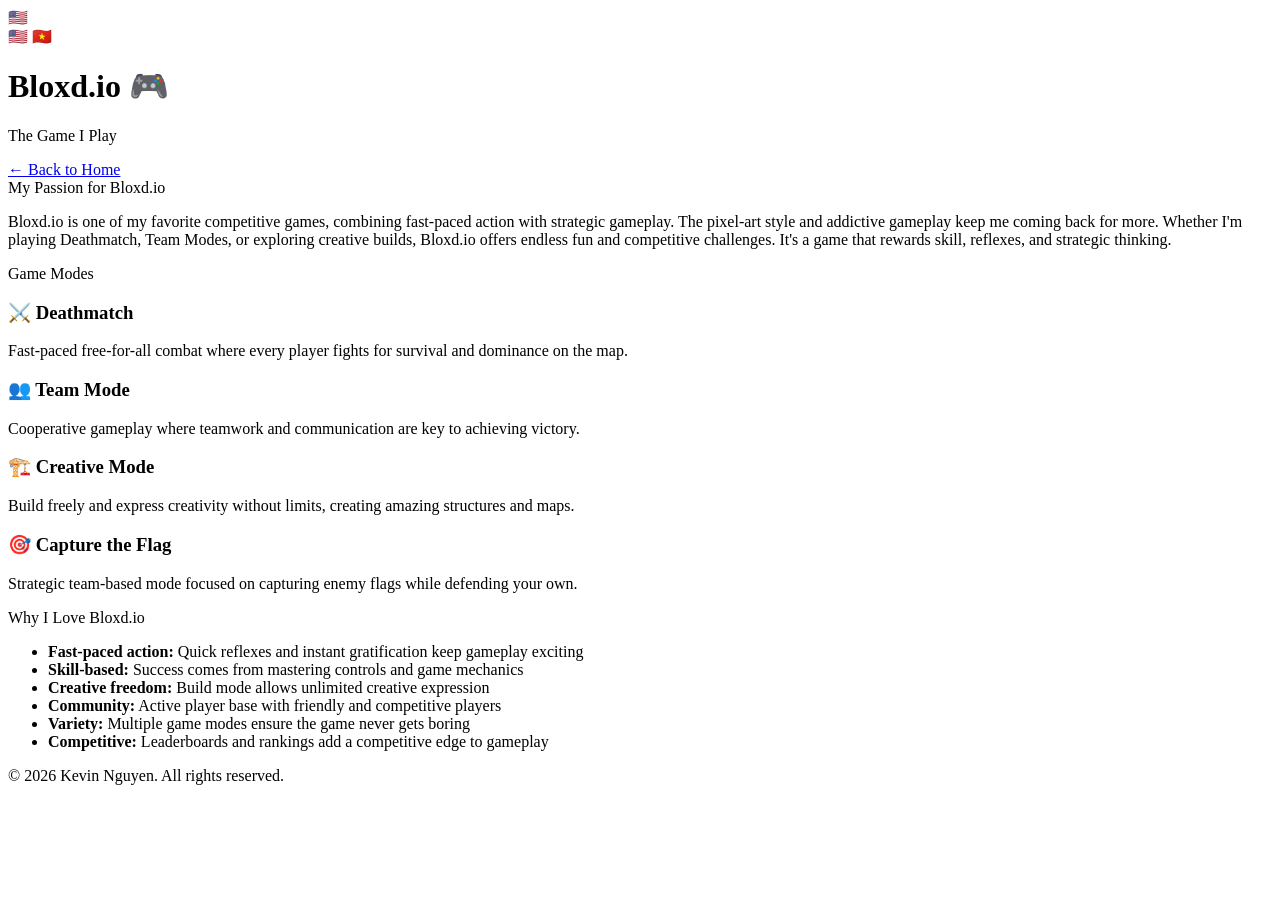
==== bloxd.html @ 80ca8785 "Space Effect" ====
<!DOCTYPE html>
<html lang="en">
<head>
    <meta charset="UTF-8">
    <meta name="viewport" content="width=device-width, initial-scale=1.0">
    <title>Bloxd.io - Kevin Nguyen</title>
    <link rel="icon" href="data:image/svg+xml,<svg xmlns='http://www.w3.org/2000/svg' viewBox='0 0 100 100'><text y='75' font-size='75'>⭐</text></svg>">
    <link rel="stylesheet" href="bloxd.css">
</head>
<body>
    <div class="language-switcher">
        <div class="lever" id="languageLever">
            <div class="lever-toggle">🇺🇸</div>
            <span class="lever-label en">🇺🇸</span>
            <span class="lever-label vi">🇻🇳</span>
        </div>
    </div>
    <div class="container">
        <div class="header">
            <h1>Bloxd.io 🎮</h1>
            <p>The Game I Play</p>
        </div>

        <div class="content">
            <a href="index.html" class="back-link">← Back to Home</a>

            <div class="section">
                <div class="section-title">My Passion for Bloxd.io</div>
                <div class="bloxd-content">
                    <p>Bloxd.io is one of my favorite competitive games, combining fast-paced action with strategic gameplay. The pixel-art style and addictive gameplay keep me coming back for more. Whether I'm playing Deathmatch, Team Modes, or exploring creative builds, Bloxd.io offers endless fun and competitive challenges. It's a game that rewards skill, reflexes, and strategic thinking.</p>
                </div>
            </div>

            <div class="section modes-section">
                <div class="section-title">Game Modes</div>
                <div class="modes-grid">
                    <div class="mode-card">
                        <h3>⚔️ Deathmatch</h3>
                        <p>Fast-paced free-for-all combat where every player fights for survival and dominance on the map.</p>
                    </div>
                    <div class="mode-card">
                        <h3>👥 Team Mode</h3>
                        <p>Cooperative gameplay where teamwork and communication are key to achieving victory.</p>
                    </div>
                    <div class="mode-card">
                        <h3>🏗️ Creative Mode</h3>
                        <p>Build freely and express creativity without limits, creating amazing structures and maps.</p>
                    </div>
                    <div class="mode-card">
                        <h3>🎯 Capture the Flag</h3>
                        <p>Strategic team-based mode focused on capturing enemy flags while defending your own.</p>
                    </div>
                </div>
            </div>

            <div class="section skills-section">
                <div class="section-title">Why I Love Bloxd.io</div>
                <div class="skills-list">
                    <ul>
                        <li><strong>Fast-paced action:</strong> Quick reflexes and instant gratification keep gameplay exciting</li>
                        <li><strong>Skill-based:</strong> Success comes from mastering controls and game mechanics</li>
                        <li><strong>Creative freedom:</strong> Build mode allows unlimited creative expression</li>
                        <li><strong>Community:</strong> Active player base with friendly and competitive players</li>
                        <li><strong>Variety:</strong> Multiple game modes ensure the game never gets boring</li>
                        <li><strong>Competitive:</strong> Leaderboards and rankings add a competitive edge to gameplay</li>
                    </ul>
                </div>
            </div>
        </div>

        <div class="footer">
            <p>&copy; 2026 Kevin Nguyen. All rights reserved.</p>
        </div>
    </div>
</body>
<script>
    const translations = {
        en: {
            title: "Bloxd.io 🎮",
            subtitle: "The Game I Play",
            backLink: "← Back to Home",
            passionTitle: "My Passion for Bloxd.io",
            passionText: "Bloxd.io is one of my favorite competitive games, combining fast-paced action with strategic gameplay. The pixel-art style and addictive gameplay keep me coming back for more. Whether I'm playing Deathmatch, Team Modes, or exploring creative builds, Bloxd.io offers endless fun and competitive challenges. It's a game that rewards skill, reflexes, and strategic thinking.",
            modesTitle: "Game Modes",
            deathmatchTitle: "⚔️ Deathmatch",
            deathmatchText: "Fast-paced free-for-all combat where every player fights for survival and dominance on the map.",
            teamTitle: "👥 Team Mode",
            teamText: "Cooperative gameplay where teamwork and communication are key to achieving victory.",
            creativeTitle: "🏗️ Creative Mode",
            creativeText: "Build freely and express creativity without limits, creating amazing structures and maps.",
            captureTitle: "🎯 Capture the Flag",
            captureText: "Strategic team-based mode focused on capturing enemy flags while defending your own.",
            whyTitle: "Why I Love Bloxd.io",
            whyItems: [
                "<strong>Fast-paced action:</strong> Quick reflexes and instant gratification keep gameplay exciting",
                "<strong>Skill-based:</strong> Success comes from mastering controls and game mechanics",
                "<strong>Creative freedom:</strong> Build mode allows unlimited creative expression",
                "<strong>Community:</strong> Active player base with friendly and competitive players",
                "<strong>Variety:</strong> Multiple game modes ensure the game never gets boring",
                "<strong>Competitive:</strong> Leaderboards and rankings add a competitive edge to gameplay"
            ],
            copyright: "© 2026 Kevin Nguyen. All rights reserved."
        },
        vi: {
            title: "Bloxd.io 🎮",
            subtitle: "Trò Chơi Tôi Chơi",
            backLink: "← Quay lại Trang Chủ",
            passionTitle: "Niềm Đam Mê Của Tôi Về Bloxd.io",
            passionText: "Bloxd.io là một trong những trò chơi cạnh tranh yêu thích của tôi, kết hợp hành động nhanh chóng với gameplay chiến lược. Phong cách pixel-art và gameplay gây nghiện giữ cho tôi quay lại nhiều lần. Cho dù tôi đang chơi Deathmatch, Team Modes, hoặc khám phá các bản dựng sáng tạo, Bloxd.io mang lại vui vẻ vô tận và những thách thức cạnh tranh. Đó là một trò chơi thưởng cho kỹ năng, phản xạ và tư duy chiến lược.",
            modesTitle: "Chế Độ Chơi",
            deathmatchTitle: "⚔️ Deathmatch",
            deathmatchText: "Combat miễn phí giữa tất cả người chơi nơi mỗi cầu thủ chiến đấu để tồn tại và thống trị trên bản đồ.",
            teamTitle: "👥 Chế Độ Đội",
            teamText: "Gameplay hợp tác nơi teamwork và giao tiếp là chìa khóa để đạt được chiến thắng.",
            creativeTitle: "🏗️ Chế Độ Sáng Tạo",
            creativeText: "Xây dựng tự do và thể hiện sáng tạo không có giới hạn, tạo ra các cấu trúc và bản đồ tuyệt vời.",
            captureTitle: "🎯 Bắt Cờ",
            captureText: "Chế độ dựa trên đội chiến lược tập trung vào việc bắt cờ của địch trong khi bảo vệ cờ của riêng bạn.",
            whyTitle: "Tại Sao Tôi Yêu Bloxd.io",
            whyItems: [
                "<strong>Hành động nhanh chóng:</strong> Phản xạ nhanh và sự hài lòng tức thì giữ gameplay thú vị",
                "<strong>Dựa trên kỹ năng:</strong> Thành công đến từ việc thành thạo các điều khiển và cơ chế trò chơi",
                "<strong>Tự do sáng tạo:</strong> Chế độ xây dựng cho phép thể hiện sáng tạo không giới hạn",
                "<strong>Cộng đồng:</strong> Cơ sở người chơi hoạt động với những người chơi thân thiện và cạnh tranh",
                "<strong>Đa dạng:</strong> Nhiều chế độ chơi đảm bảo trò chơi không bao giờ nhàm chán",
                "<strong>Cạnh tranh:</strong> Bảng xếp hạng và xếp hạng thêm yếu tố cạnh tranh vào gameplay"
            ],
            copyright: "© 2026 Kevin Nguyễn. Bảo lưu mọi quyền."
        }
    };

    let currentLang = 'en';
    const lever = document.getElementById('languageLever');

    lever.addEventListener('click', function() {
        currentLang = currentLang === 'en' ? 'vi' : 'en';
        lever.classList.toggle('vietnamese');
        updateLanguage();
    });

    function updateLanguage() {
        const t = translations[currentLang];
        
        // Update header
        document.querySelector('.header h1').textContent = t.title;
        document.querySelector('.header p').textContent = t.subtitle;
        
        // Update back link
        document.querySelector('.back-link').textContent = t.backLink;
        
        // Update section titles
        const sectionTitles = document.querySelectorAll('.section-title');
        sectionTitles.forEach((title) => {
            const titleText = title.textContent.trim();
            if (titleText.includes('Passion') || titleText.includes('Niềm')) {
                title.textContent = t.passionTitle;
            } else if (titleText.includes('Modes') || titleText.includes('Chế Độ')) {
                title.textContent = t.modesTitle;
            } else if (titleText.includes('Why') || titleText.includes('Tại Sao')) {
                title.textContent = t.whyTitle;
            }
        });
        
        // Update passion text
        document.querySelector('.bloxd-content p').textContent = t.passionText;
        
        // Update mode cards
        const modeCards = document.querySelectorAll('.mode-card');
        modeCards[0].querySelector('h3').textContent = t.deathmatchTitle;
        modeCards[0].querySelector('p').textContent = t.deathmatchText;
        modeCards[1].querySelector('h3').textContent = t.teamTitle;
        modeCards[1].querySelector('p').textContent = t.teamText;
        modeCards[2].querySelector('h3').textContent = t.creativeTitle;
        modeCards[2].querySelector('p').textContent = t.creativeText;
        modeCards[3].querySelector('h3').textContent = t.captureTitle;
        modeCards[3].querySelector('p').textContent = t.captureText;
        
        // Update reasons list
        const reasonsItems = document.querySelectorAll('.skills-list li');
        reasonsItems.forEach((item, index) => {
            item.innerHTML = t.whyItems[index];
        });
        
        // Update copyright
        document.querySelector('.footer p').innerHTML = t.copyright;
    }
</script>
</html>
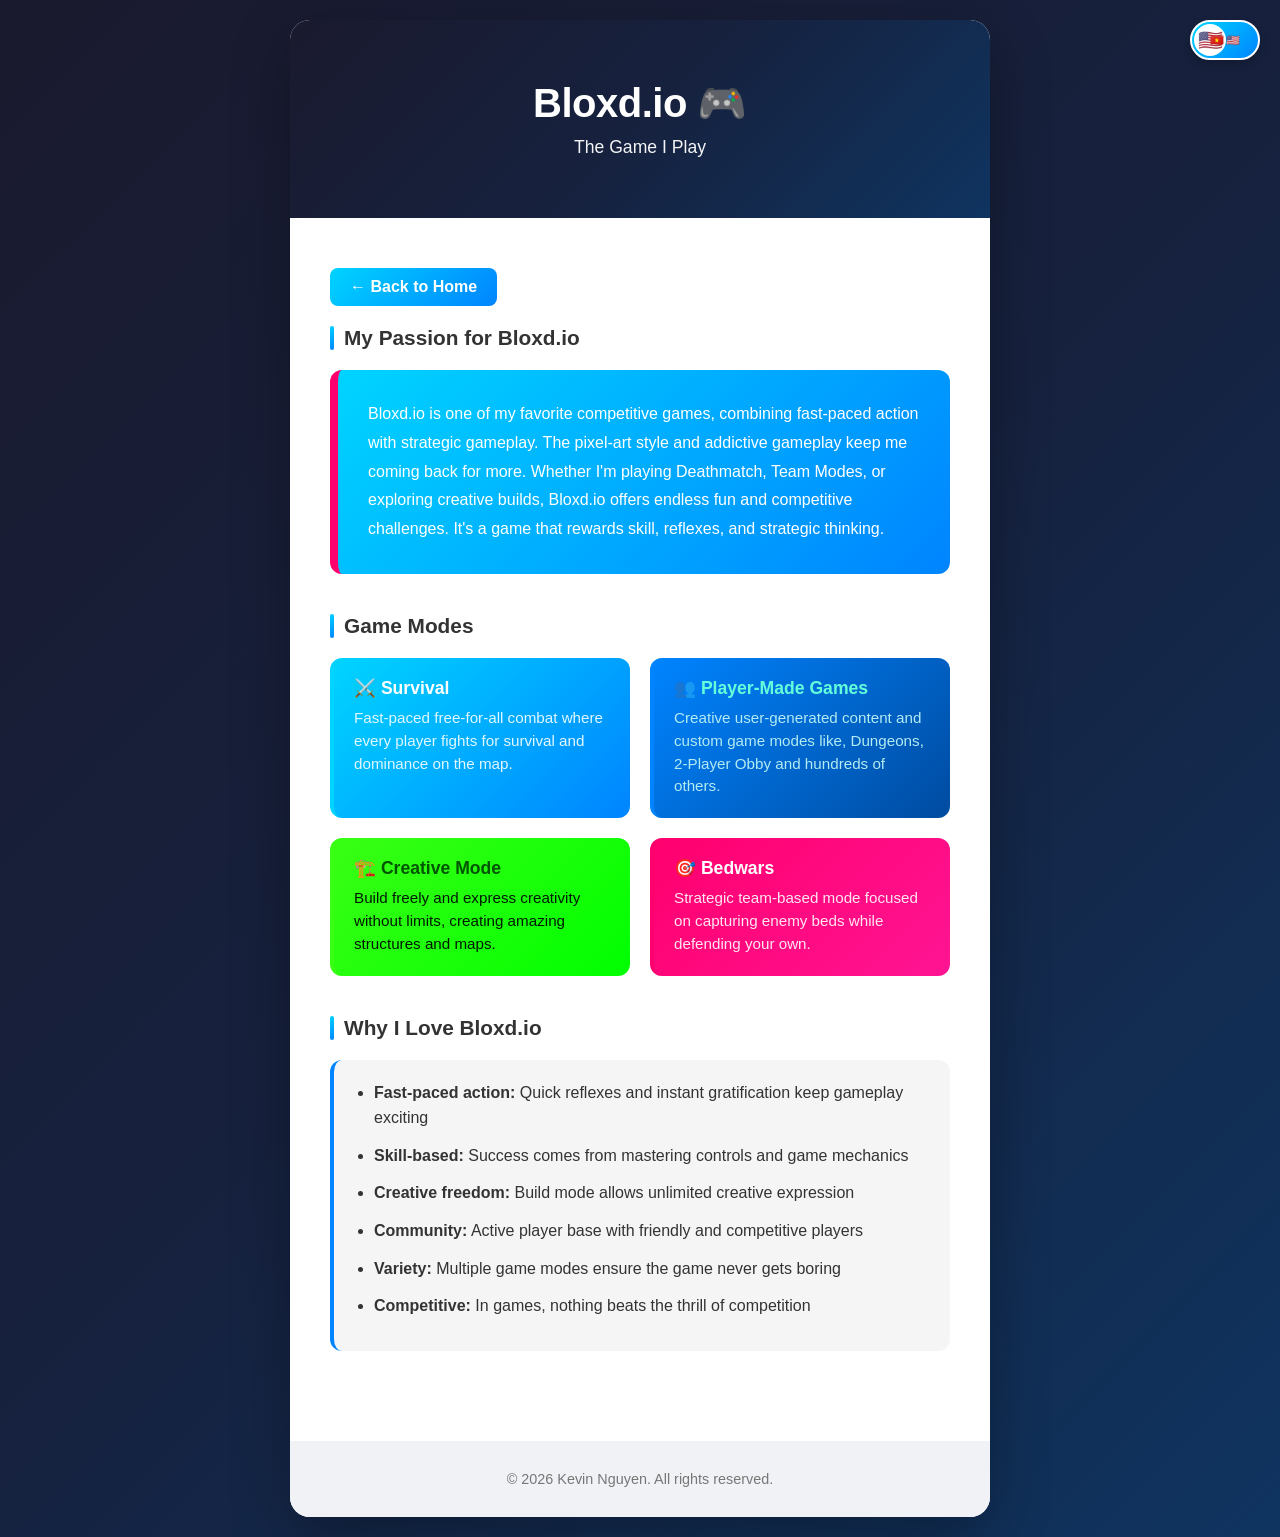
==== commit d9fa7781: "Added Bloxd.io Page" ====
--- a/bloxd.html
+++ b/bloxd.html
@@ -35,20 +35,20 @@
                 <div class="section-title">Game Modes</div>
                 <div class="modes-grid">
                     <div class="mode-card">
-                        <h3>⚔️ Deathmatch</h3>
+                        <h3>⚔️ Survival</h3>
                         <p>Fast-paced free-for-all combat where every player fights for survival and dominance on the map.</p>
                     </div>
                     <div class="mode-card">
-                        <h3>👥 Team Mode</h3>
-                        <p>Cooperative gameplay where teamwork and communication are key to achieving victory.</p>
+                        <h3>👥 Player-Made Games</h3>
+                        <p>Creative user-generated content and custom game modes like, Dungeons, 2-Player Obby and hundreds of others.</p>
                     </div>
                     <div class="mode-card">
                         <h3>🏗️ Creative Mode</h3>
                         <p>Build freely and express creativity without limits, creating amazing structures and maps.</p>
                     </div>
                     <div class="mode-card">
-                        <h3>🎯 Capture the Flag</h3>
-                        <p>Strategic team-based mode focused on capturing enemy flags while defending your own.</p>
+                        <h3>🎯 Bedwars</h3>
+                        <p>Strategic team-based mode focused on capturing enemy beds while defending your own.</p>
                     </div>
                 </div>
             </div>
@@ -62,7 +62,7 @@
                         <li><strong>Creative freedom:</strong> Build mode allows unlimited creative expression</li>
                         <li><strong>Community:</strong> Active player base with friendly and competitive players</li>
                         <li><strong>Variety:</strong> Multiple game modes ensure the game never gets boring</li>
-                        <li><strong>Competitive:</strong> Leaderboards and rankings add a competitive edge to gameplay</li>
+                        <li><strong>Competitive:</strong> In games, nothing beats the thrill of competition</li>
                     </ul>
                 </div>
             </div>
@@ -82,14 +82,14 @@
             passionTitle: "My Passion for Bloxd.io",
             passionText: "Bloxd.io is one of my favorite competitive games, combining fast-paced action with strategic gameplay. The pixel-art style and addictive gameplay keep me coming back for more. Whether I'm playing Deathmatch, Team Modes, or exploring creative builds, Bloxd.io offers endless fun and competitive challenges. It's a game that rewards skill, reflexes, and strategic thinking.",
             modesTitle: "Game Modes",
-            deathmatchTitle: "⚔️ Deathmatch",
+            deathmatchTitle: "⚔️ Survival",
             deathmatchText: "Fast-paced free-for-all combat where every player fights for survival and dominance on the map.",
-            teamTitle: "👥 Team Mode",
-            teamText: "Cooperative gameplay where teamwork and communication are key to achieving victory.",
+            teamTitle: "👥 Player-Made Games",
+            teamText: "Creative user-generated content and custom game modes like, Dungeons, 2-Player Obby and hundreds of others.",
             creativeTitle: "🏗️ Creative Mode",
             creativeText: "Build freely and express creativity without limits, creating amazing structures and maps.",
-            captureTitle: "🎯 Capture the Flag",
-            captureText: "Strategic team-based mode focused on capturing enemy flags while defending your own.",
+            captureTitle: "🎯 Bedwars",
+            captureText: "Strategic team-based mode focused on capturing enemy beds while defending your own.",
             whyTitle: "Why I Love Bloxd.io",
             whyItems: [
                 "<strong>Fast-paced action:</strong> Quick reflexes and instant gratification keep gameplay exciting",
@@ -97,7 +97,7 @@
                 "<strong>Creative freedom:</strong> Build mode allows unlimited creative expression",
                 "<strong>Community:</strong> Active player base with friendly and competitive players",
                 "<strong>Variety:</strong> Multiple game modes ensure the game never gets boring",
-                "<strong>Competitive:</strong> Leaderboards and rankings add a competitive edge to gameplay"
+                "<strong>Competitive:</strong> In games, nothing beats the thrill of competition"
             ],
             copyright: "© 2026 Kevin Nguyen. All rights reserved."
         },
@@ -108,14 +108,14 @@
             passionTitle: "Niềm Đam Mê Của Tôi Về Bloxd.io",
             passionText: "Bloxd.io là một trong những trò chơi cạnh tranh yêu thích của tôi, kết hợp hành động nhanh chóng với gameplay chiến lược. Phong cách pixel-art và gameplay gây nghiện giữ cho tôi quay lại nhiều lần. Cho dù tôi đang chơi Deathmatch, Team Modes, hoặc khám phá các bản dựng sáng tạo, Bloxd.io mang lại vui vẻ vô tận và những thách thức cạnh tranh. Đó là một trò chơi thưởng cho kỹ năng, phản xạ và tư duy chiến lược.",
             modesTitle: "Chế Độ Chơi",
-            deathmatchTitle: "⚔️ Deathmatch",
+            deathmatchTitle: "⚔️ Sống sót",
             deathmatchText: "Combat miễn phí giữa tất cả người chơi nơi mỗi cầu thủ chiến đấu để tồn tại và thống trị trên bản đồ.",
             teamTitle: "👥 Chế Độ Đội",
-            teamText: "Gameplay hợp tác nơi teamwork và giao tiếp là chìa khóa để đạt được chiến thắng.",
+            teamText: "Nội dung sáng tạo do người dùng tạo và các chế độ chơi tùy chỉnh như Dungeons, Obby 2 người chơi cùng hàng trăm chế độ khác.",
             creativeTitle: "🏗️ Chế Độ Sáng Tạo",
             creativeText: "Xây dựng tự do và thể hiện sáng tạo không có giới hạn, tạo ra các cấu trúc và bản đồ tuyệt vời.",
-            captureTitle: "🎯 Bắt Cờ",
-            captureText: "Chế độ dựa trên đội chiến lược tập trung vào việc bắt cờ của địch trong khi bảo vệ cờ của riêng bạn.",
+            captureTitle: "🎯 Bedwars",
+            captureText: "Chế độ chơi theo đội mang tính chiến thuật, tập trung vào việc chiếm giường của đối phương đồng thời bảo vệ giường của chính mình.",
             whyTitle: "Tại Sao Tôi Yêu Bloxd.io",
             whyItems: [
                 "<strong>Hành động nhanh chóng:</strong> Phản xạ nhanh và sự hài lòng tức thì giữ gameplay thú vị",
@@ -123,7 +123,7 @@
                 "<strong>Tự do sáng tạo:</strong> Chế độ xây dựng cho phép thể hiện sáng tạo không giới hạn",
                 "<strong>Cộng đồng:</strong> Cơ sở người chơi hoạt động với những người chơi thân thiện và cạnh tranh",
                 "<strong>Đa dạng:</strong> Nhiều chế độ chơi đảm bảo trò chơi không bao giờ nhàm chán",
-                "<strong>Cạnh tranh:</strong> Bảng xếp hạng và xếp hạng thêm yếu tố cạnh tranh vào gameplay"
+                "<strong>Cạnh tranh:</strong> Trong các trò chơi, không gì sánh bằng cảm giác hồi hộp của sự cạnh tranh."
             ],
             copyright: "© 2026 Kevin Nguyễn. Bảo lưu mọi quyền."
         }
--- a/bloxd.css
+++ b/bloxd.css
@@ -0,0 +1,315 @@
+/* Bloxd.io Page Styles */
+* {
+    margin: 0;
+    padding: 0;
+    box-sizing: border-box;
+}
+
+body {
+    font-family: 'Segoe UI', Tahoma, Geneva, Verdana, sans-serif;
+    background: linear-gradient(135deg, #1a1a2e 0%, #16213e 50%, #0f3460 100%);
+    min-height: 100vh;
+    display: flex;
+    align-items: center;
+    justify-content: center;
+    padding: 20px;
+    position: relative;
+}
+
+.container {
+    background: white;
+    border-radius: 20px;
+    box-shadow: 0 20px 60px rgba(0, 0, 0, 0.3);
+    max-width: 700px;
+    width: 100%;
+    overflow: hidden;
+}
+
+.header {
+    background: linear-gradient(135deg, #1a1a2e 0%, #16213e 50%, #0f3460 100%);
+    color: white;
+    padding: 60px 40px;
+    text-align: center;
+}
+
+.header h1 {
+    font-size: 2.5em;
+    margin-bottom: 10px;
+    font-weight: 700;
+    letter-spacing: -0.5px;
+}
+
+.header p {
+    font-size: 1.1em;
+    opacity: 0.95;
+    font-weight: 300;
+}
+
+.content {
+    padding: 50px 40px;
+}
+
+.section {
+    margin-bottom: 40px;
+}
+
+.section-title {
+    font-size: 1.3em;
+    color: #333;
+    margin-bottom: 20px;
+    font-weight: 600;
+    display: flex;
+    align-items: center;
+    gap: 10px;
+}
+
+.section-title::before {
+    content: '';
+    display: inline-block;
+    width: 4px;
+    height: 24px;
+    background: linear-gradient(135deg, #00d4ff 0%, #0084ff 100%);
+    border-radius: 2px;
+}
+
+.bloxd-content {
+    background: linear-gradient(135deg, #00d4ff 0%, #0084ff 100%);
+    color: white;
+    padding: 30px;
+    border-radius: 12px;
+    border-left: 8px solid #ff006e;
+    line-height: 1.8;
+}
+
+.modes-section {
+    margin-top: 40px;
+}
+
+.modes-grid {
+    display: grid;
+    grid-template-columns: 1fr 1fr;
+    gap: 20px;
+    margin-top: 20px;
+}
+
+.mode-card {
+    background: #e3f2fd;
+    padding: 20px;
+    border-radius: 12px;
+    border-left: 4px solid #0084ff;
+    color: #333;
+}
+
+.mode-card h3 {
+    color: #0084ff;
+    margin-bottom: 8px;
+    font-size: 1.1em;
+}
+
+.mode-card p {
+    font-size: 0.95em;
+    line-height: 1.5;
+    color: #555;
+}
+
+/* Deathmatch - Vibrant Cyan */
+.mode-card:nth-child(1) {
+    background: linear-gradient(135deg, #00d4ff 0%, #0084ff 100%);
+    border-left: 4px solid #00d4ff;
+    color: white;
+}
+
+.mode-card:nth-child(1) h3 {
+    color: #fff;
+}
+
+.mode-card:nth-child(1) p {
+    color: #e0f7ff;
+}
+
+/* Team Mode - Electric Blue */
+.mode-card:nth-child(2) {
+    background: linear-gradient(135deg, #0084ff 0%, #004ba0 100%);
+    border-left: 4px solid #0084ff;
+    color: white;
+}
+
+.mode-card:nth-child(2) h3 {
+    color: #64ffda;
+}
+
+.mode-card:nth-child(2) p {
+    color: #b2ebf2;
+}
+
+/* Creative Mode - Neon Green */
+.mode-card:nth-child(3) {
+    background: linear-gradient(135deg, #39ff14 0%, #00ff00 100%);
+    border-left: 4px solid #39ff14;
+    color: #000;
+}
+
+.mode-card:nth-child(3) h3 {
+    color: #005500;
+}
+
+.mode-card:nth-child(3) p {
+    color: #001a00;
+}
+
+/* Capture the Flag - Hot Pink */
+.mode-card:nth-child(4) {
+    background: linear-gradient(135deg, #ff006e 0%, #ff1493 100%);
+    border-left: 4px solid #ff006e;
+    color: white;
+}
+
+.mode-card:nth-child(4) h3 {
+    color: #fff;
+}
+
+.mode-card:nth-child(4) p {
+    color: #ffe6f0;
+}
+
+.skills-section {
+    margin-top: 40px;
+}
+
+.skills-list {
+    background: #f5f5f5;
+    padding: 20px;
+    border-radius: 12px;
+    border-left: 4px solid #0084ff;
+}
+
+.skills-list ul {
+    margin-left: 20px;
+    color: #333;
+}
+
+.skills-list li {
+    margin-bottom: 12px;
+    line-height: 1.6;
+}
+
+.footer {
+    background: #f0f2f5;
+    padding: 30px 40px;
+    text-align: center;
+    color: #777;
+    font-size: 0.9em;
+}
+
+.back-link {
+    display: inline-block;
+    margin-bottom: 20px;
+    padding: 10px 20px;
+    background: linear-gradient(135deg, #00d4ff 0%, #0084ff 100%);
+    color: white;
+    text-decoration: none;
+    border-radius: 8px;
+    font-weight: 600;
+    transition: all 0.3s ease;
+}
+
+.back-link:hover {
+    box-shadow: 0 5px 15px rgba(0, 132, 255, 0.4);
+    transform: translateY(-2px);
+}
+
+.language-switcher {
+    position: fixed;
+    top: 20px;
+    right: 20px;
+    z-index: 1000;
+}
+
+.lever {
+    width: 70px;
+    height: 40px;
+    background: linear-gradient(135deg, #00d4ff 0%, #0084ff 100%);
+    border-radius: 20px;
+    position: relative;
+    cursor: pointer;
+    border: 2px solid white;
+    box-shadow: 0 4px 8px rgba(0, 0, 0, 0.2);
+    transition: all 0.3s ease;
+}
+
+.lever:hover {
+    box-shadow: 0 6px 12px rgba(0, 0, 0, 0.3);
+}
+
+.lever-toggle {
+    position: absolute;
+    top: 2px;
+    left: 2px;
+    width: 32px;
+    height: 32px;
+    background: white;
+    border-radius: 50%;
+    transition: left 0.3s ease;
+    display: flex;
+    align-items: center;
+    justify-content: center;
+    font-size: 20px;
+    font-weight: bold;
+    color: #0084ff;
+}
+
+.lever.vietnamese .lever-toggle {
+    left: 36px;
+}
+
+.lever-label {
+    position: absolute;
+    top: 50%;
+    transform: translateY(-50%);
+    font-size: 11px;
+    font-weight: bold;
+    color: white;
+    width: 100%;
+    text-align: center;
+}
+
+.lever-label.en {
+    left: 8px;
+}
+
+.lever-label.vi {
+    right: 8px;
+}
+
+.star-icon {
+    font-size: 4em;
+    margin-bottom: 15px;
+    animation: twinkle 2s ease-in-out infinite;
+}
+
+@keyframes twinkle {
+    0%, 100% {
+        opacity: 1;
+    }
+    50% {
+        opacity: 0.6;
+    }
+}
+
+@media (max-width: 600px) {
+    .header h1 {
+        font-size: 2em;
+    }
+
+    .header {
+        padding: 40px 30px;
+    }
+
+    .content {
+        padding: 30px 20px;
+    }
+
+    .modes-grid {
+        grid-template-columns: 1fr;
+    }
+}
